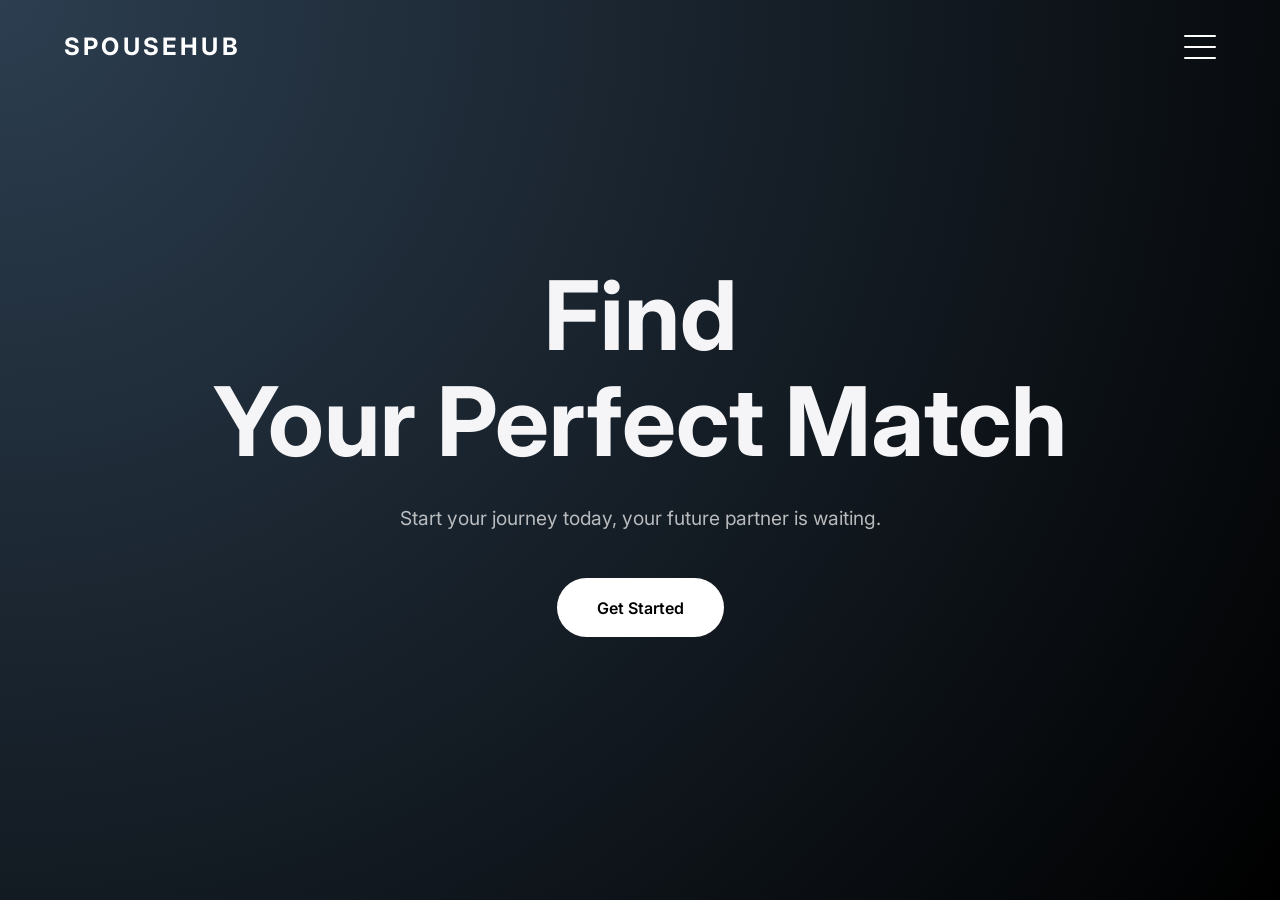
==== index.html @ 2b827fbe "first commit" ====
<!doctype html>
<html lang="en">
  <head>
    <meta charset="UTF-8" />
    <meta name="viewport" content="width=device-width, initial-scale=1.0" />
    <title>Premium Hamburger Menu</title>
    <link rel="stylesheet" href="style.css" />
    <!-- Google Fonts: Inter -->
    <link rel="preconnect" href="https://fonts.googleapis.com" />
    <link rel="preconnect" href="https://fonts.gstatic.com" crossorigin />
    <link
      href="https://fonts.googleapis.com/css2?family=Inter:wght@300;400;600;700&display=swap"
      rel="stylesheet"
    />
  </head>
  <body>
    <!-- Header -->
    <header class="header">
      <div class="logo">SPOUSEHUB</div>
      <button class="hamburger" id="hamburger-btn" aria-label="Toggle Menu">
        <span class="bar"></span>
        <span class="bar"></span>
        <span class="bar"></span>
      </button>
    </header>

    <!-- Sidebar Overlay -->

    <div class="overlay" id="overlay"></div>

    <!-- Sidebar Menu -->
    <nav class="sidebar" id="sidebar">
      <div class="sidebar-header">
        <div class="logo">SPOUSEHUB</div>
      </div>
      <ul class="nav-links">
        <li><a href="#" class="nav-link">Home</a></li>
        <li><a href="#" class="nav-link">About Us</a></li>
        <li><a href="#" class="nav-link">Contact</a></li>
      </ul>
      <div class="sidebar-footer">
        <p>&copy; 2024 Elite Design Studio</p>
      </div>
    </nav>

    <!-- Main Content -->
    <main class="content">
      <section class="hero">
        <h1>
          Find<br />
          Your Perfect Match
        </h1>
        <p>Start your journey today, your future partner is waiting.</p>
        <a href="signup.html" class="cta-btn" style="display: inline-block; text-decoration: none;">Get Started</a>
      </section>
    </main>



    <script src="script.js"></script>
  </body>
</html>
---- style.css ----
/* Variables & Reset */
:root {
    --primary-color: #ffffff;
    --secondary-color: #1a1a1a;
    --accent-color: #4a90e2;
    --glass-bg: rgba(255, 255, 255, 0.1);
    --glass-border: rgba(255, 255, 255, 0.2);
    --text-color: #f5f5f7;
    --transition-speed: 0.4s;
    --sidebar-width: 75vw; /* More than half screen */
}

* {
    margin: 0;
    padding: 0;
    box-sizing: border-box;
    font-family: 'Inter', -apple-system, BlinkMacSystemFont, sans-serif;
}

body {
    background: radial-gradient(circle at top left, #2c3e50, #000000);
    color: var(--text-color);
    min-height: 100vh;
    overflow-x: hidden;
}

/* Header & Hamburger */
.header {
    display: flex;
    justify-content: space-between;
    align-items: center;
    padding: 2rem 5%;
    position: fixed;
    width: 100%;
    z-index: 1000;
}

.logo {
    font-weight: 700;
    font-size: 1.5rem;
    letter-spacing: 0.2rem;
    color: var(--primary-color);
}

.hamburger {
    background: none;
    border: none;
    cursor: pointer;
    width: 32px;
    height: 24px;
    display: flex;
    flex-direction: column;
    justify-content: space-between;
    z-index: 1001; /* Stay above everything */
    padding: 0;
}

.bar {
    width: 100%;
    height: 2px;
    background-color: var(--primary-color);
    border-radius: 10px;
    transition: all var(--transition-speed) cubic-bezier(0.68, -0.6, 0.32, 1.6);
}

/* Hamburger Animation (Open State) */
.hamburger.open .bar:nth-child(1) {
    transform: translateY(11px) rotate(45deg);
}

.hamburger.open .bar:nth-child(2) {
    opacity: 0;
    transform: translateX(-20px);
}

.hamburger.open .bar:nth-child(3) {
    transform: translateY(-11px) rotate(-45deg);
}

/* Sidebar Menu */
.sidebar {
    position: fixed;
    top: 0;
    right: 0;
    width: var(--sidebar-width);
    height: 100vh;
    background: rgba(15, 15, 15, 0.85);
    backdrop-filter: blur(20px);
    -webkit-backdrop-filter: blur(20px);
    border-left: 1px solid var(--glass-border);
    transform: translateX(100%);
    transition: transform var(--transition-speed) cubic-bezier(0.77, 0, 0.175, 1);
    z-index: 999;
    display: flex;
    flex-direction: column;
    padding: 6rem 10% 2rem;
    text-align: right;
}

.sidebar.open {
    transform: translateX(0);
}

.sidebar-header {
    margin-bottom: 3rem;
}

.nav-links {
    list-style: none;
    flex-grow: 1;
}

.nav-link {
    display: block;
    font-size: 2.5rem;
    font-weight: 600;
    color: var(--text-color);
    text-decoration: none;
    margin-bottom: 2rem;
    position: relative;
    opacity: 0;
    transform: translateX(40px);
    transition: all 0.3s ease;
}

.sidebar.open .nav-link {
    opacity: 1;
    transform: translateX(0);
}

/* Staggered animation for links */
.sidebar.open .nav-link:nth-child(1) { transition-delay: 0.1s; }
.sidebar.open .nav-link:nth-child(2) { transition-delay: 0.2s; }
.sidebar.open .nav-link:nth-child(3) { transition-delay: 0.3s; }
.sidebar.open .nav-link:nth-child(4) { transition-delay: 0.4s; }
.sidebar.open .nav-link:nth-child(5) { transition-delay: 0.5s; }
.sidebar.open .nav-link:nth-child(6) { transition-delay: 0.6s; }

.nav-link::after {
    content: '';
    position: absolute;
    bottom: -5px;
    right: 0;
    width: 0;
    height: 2px;
    background-color: var(--accent-color);
    transition: width 0.3s ease;
}

.nav-link:hover {
    color: var(--accent-color);
}

.nav-link:hover::after {
    width: 60px;
}

/* Overlay */
.overlay {
    position: fixed;
    top: 0;
    left: 0;
    width: 100vw;
    height: 100vh;
    background: rgba(0, 0, 0, 0.4);
    backdrop-filter: blur(4px);
    opacity: 0;
    visibility: hidden;
    transition: all var(--transition-speed) ease;
    z-index: 998;
}

.overlay.open {
    opacity: 1;
    visibility: visible;
}

/* Footer Section */
.sidebar-footer {
    border-top: 1px solid var(--glass-border);
    padding-top: 2rem;
    font-size: 0.9rem;
    color: rgba(255,255,255,0.5);
}

/* Main Content Styling */
.content {
    display: flex;
    justify-content: center;
    align-items: center;
    min-height: 100vh;
    padding: 0 10%;
    text-align: center;
}

.hero h1 {
    font-size: clamp(3rem, 10vw, 6rem);
    line-height: 1.1;
    margin-bottom: 2rem;
    font-weight: 700;
}

.hero p {
    font-size: 1.2rem;
    color: rgba(255,255,255,0.7);
    max-width: 600px;
    margin: 0 auto 3rem;
}

.cta-btn {
    background: white;
    color: black;
    border: none;
    padding: 1.2rem 2.5rem;
    font-size: 1rem;
    font-weight: 600;
    border-radius: 50px;
    cursor: pointer;
    transition: transform 0.2s ease, box-shadow 0.2s ease;
}

.cta-btn:hover {
    transform: scale(1.05);
    box-shadow: 0 10px 30px rgba(255,255,255,0.2);
}

/* Standalone Auth Pages */
.auth-page {
    display: flex;
    justify-content: center;
    align-items: center;
    min-height: 100vh;
    padding: 2rem;
    position: relative;
    overflow: hidden;
}

/* Background elements for auth pages */
.auth-page::before, .auth-page::after {
    content: '';
    position: absolute;
    width: 60vw;
    height: 60vw;
    border-radius: 50%;
    filter: blur(120px);
    z-index: -1;
    opacity: 0.15;
}

.auth-page::before {
    top: -20vw;
    left: -20vw;
    background: #ff4b72;
}

.auth-page::after {
    bottom: -20vw;
    right: -20vw;
    background: #ff7eb3;
}

.auth-card {
    background: rgba(26, 26, 26, 0.7);
    backdrop-filter: blur(20px);
    -webkit-backdrop-filter: blur(20px);
    border: 1px solid rgba(255, 75, 114, 0.3);
    box-shadow: 0 25px 50px -12px rgba(0, 0, 0, 0.5), 0 0 40px rgba(255, 75, 114, 0.1);
    color: var(--text-color);
    padding: 3rem;
    border-radius: 20px;
    width: 100%;
    max-width: 450px;
    position: relative;
    z-index: 10;
}

.auth-card h2 {
    font-size: 2rem;
    font-weight: 700;
    margin-bottom: 0.5rem;
    background: linear-gradient(135deg, #ff4b72, #ff7eb3);
    -webkit-background-clip: text;
    background-clip: text;
    -webkit-text-fill-color: transparent;
    text-align: center;
}

.auth-subtitle {
    color: rgba(255, 255, 255, 0.6);
    margin-bottom: 2rem;
    font-size: 0.9rem;
    text-align: center;
}

/* Auth navigation (e.g. Back to Home link) */
.auth-nav-link {
    position: absolute;
    top: 2rem;
    left: 2rem;
    color: rgba(255,255,255,0.6);
    text-decoration: none;
    font-size: 1.5rem;
    display: flex;
    align-items: center;
    gap: 0.5rem;
    transition: color 0.3s ease;
    z-index: 20;
}

.auth-nav-link:hover {
    color: #ff4b72;
}

/* Input Fields styling */
.input-group {
    position: relative;
    margin-bottom: 1.5rem;
}

.input-group input {
    width: 100%;
    padding: 1rem;
    background: rgba(255, 255, 255, 0.05);
    border: 1px solid rgba(255, 255, 255, 0.1);
    border-radius: 10px;
    color: white;
    font-size: 1rem;
    transition: all 0.3s ease;
}

.input-group input:focus {
    outline: none;
    border-color: #ff4b72;
    background: rgba(255, 255, 255, 0.1);
}

.input-group label {
    position: absolute;
    left: 1rem;
    top: 50%;
    transform: translateY(-50%);
    color: rgba(255, 255, 255, 0.5);
    transition: all 0.3s ease;
    pointer-events: none;
}

.input-group input:focus ~ label,
.input-group input:not(:placeholder-shown) ~ label {
    top: -10px;
    left: 10px;
    font-size: 0.8rem;
    background: rgba(26, 26, 26, 1);
    padding: 0 0.5rem;
    color: #ff4b72;
}

/* Photo Upload */
.photo-upload-wrapper {
    display: flex;
    flex-direction: column;
    align-items: center;
    margin-bottom: 2rem;
}

.photo-preview-circle {
    width: 100px;
    height: 100px;
    border-radius: 50%;
    background: rgba(255, 255, 255, 0.05);
    border: 2px dashed rgba(255, 255, 255, 0.2);
    display: flex;
    justify-content: center;
    align-items: center;
    cursor: pointer;
    margin-bottom: 1rem;
    position: relative;
    overflow: hidden;
    transition: all 0.3s ease;
    background-size: cover;
    background-position: center;
}

.photo-preview-circle:hover {
    border-color: #ff4b72;
    background-color: rgba(255, 75, 114, 0.05);
}

.upload-icon {
    font-size: 2rem;
    color: rgba(255, 255, 255, 0.5);
    transition: opacity 0.3s ease;
}

.photo-preview-circle.has-image .upload-icon {
    opacity: 0;
}

.photo-upload-wrapper p {
    font-size: 0.9rem;
    color: rgba(255, 255, 255, 0.6);
}

/* Submit Button & Toggle */
.auth-submit-btn {
    width: 100%;
    padding: 1rem;
    background: linear-gradient(135deg, #ff4b72, #ff7eb3);
    color: white;
    border: none;
    border-radius: 10px;
    font-size: 1.1rem;
    font-weight: 600;
    cursor: pointer;
    transition: transform 0.2s ease, box-shadow 0.2s ease;
    margin-top: 1rem;
}

.auth-submit-btn:hover {
    transform: translateY(-2px);
    box-shadow: 0 10px 20px rgba(255, 75, 114, 0.3);
}

.auth-toggle-text {
    text-align: center;
    margin-top: 2rem;
    font-size: 0.9rem;
    color: rgba(255, 255, 255, 0.5);
}

.auth-toggle-link {
    color: #ff4b72;
    cursor: pointer;
    font-weight: 600;
    transition: color 0.3s ease;
}

.auth-toggle-link:hover {
    color: #ff7eb3;
    text-decoration: underline;
}

/* Desktop Adjustments (if needed) */
@media (min-width: 1024px) {
    :root {
        --sidebar-width: 70vw; /* Still more than half */
    }
    .nav-link {
        font-size: 4rem;
    }
}
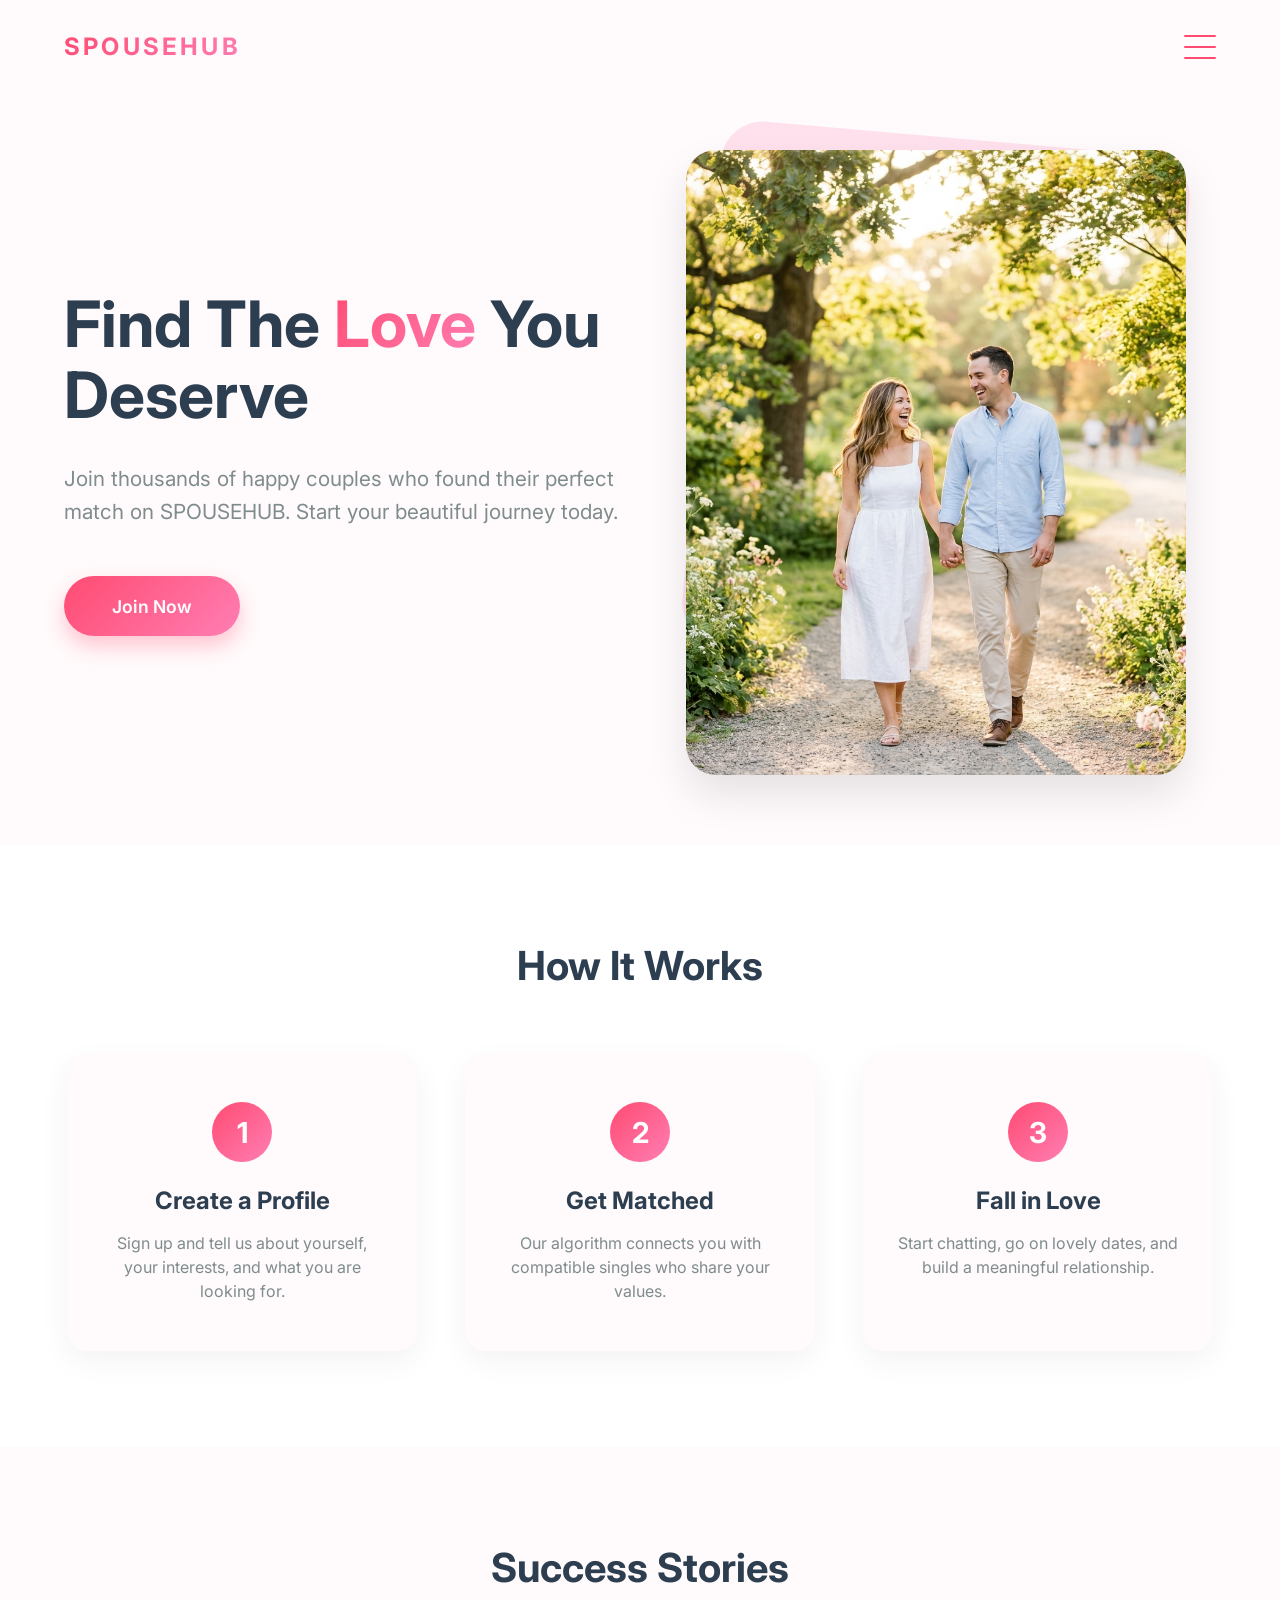
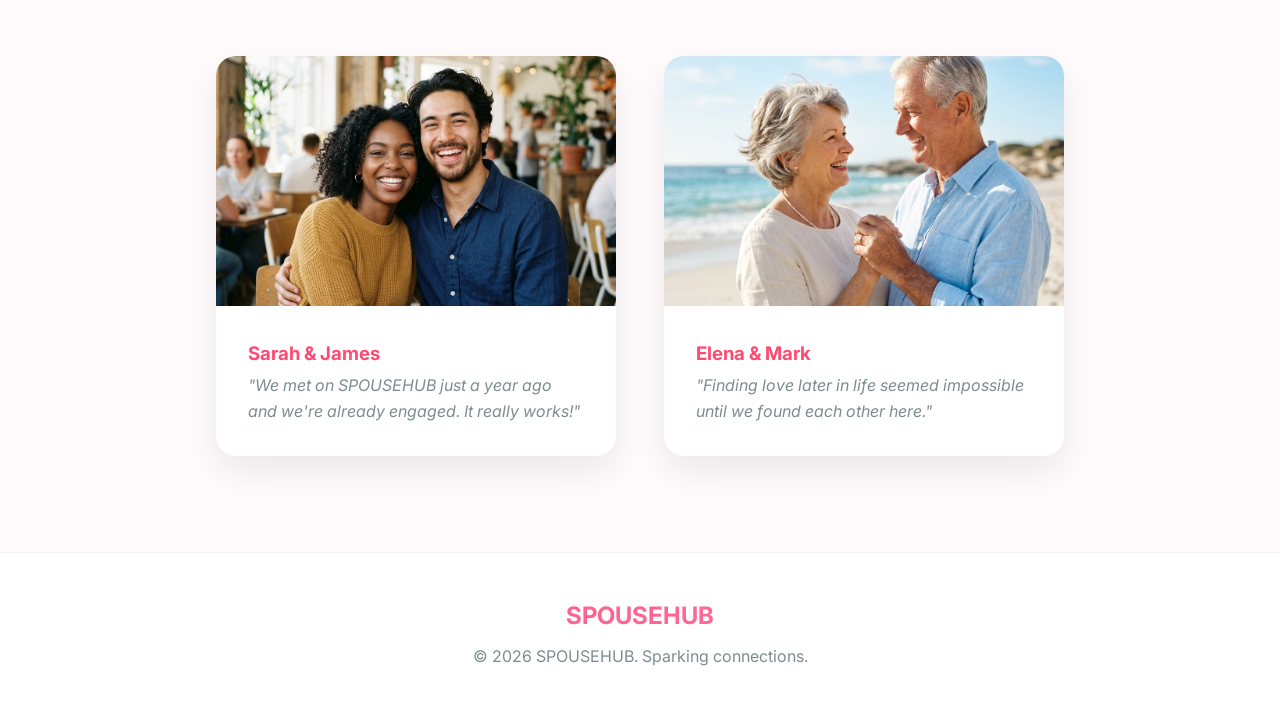
==== commit 0defbf19: "progress" ====
--- a/index.html
+++ b/index.html
@@ -34,8 +34,8 @@
         <div class="logo">SPOUSEHUB</div>
       </div>
       <ul class="nav-links">
-        <li><a href="#" class="nav-link">Home</a></li>
-        <li><a href="#" class="nav-link">About Us</a></li>
+        <li><a href="index.html" class="nav-link">Home</a></li>
+        <li><a href="about.html" class="nav-link">About Us</a></li>
         <li><a href="#" class="nav-link">Contact</a></li>
       </ul>
       <div class="sidebar-footer">
@@ -44,19 +44,73 @@
     </nav>
 
     <!-- Main Content -->
-    <main class="content">
-      <section class="hero">
-        <h1>
-          Find<br />
-          Your Perfect Match
-        </h1>
-        <p>Start your journey today, your future partner is waiting.</p>
-        <a href="signup.html" class="cta-btn" style="display: inline-block; text-decoration: none;">Get Started</a>
+    <main>
+      <!-- Hero Section -->
+      <section class="hero-section">
+        <div class="hero-content">
+          <h1>Find The <span class="highlight-text">Love</span> You Deserve</h1>
+          <p>Join thousands of happy couples who found their perfect match on SPOUSEHUB. Start your beautiful journey today.</p>
+          <a href="signup.html" class="primary-btn">Join Now</a>
+        </div>
+        <div class="hero-image-container">
+          <img src="assets/hero.png" alt="Happy romantic couple" class="hero-image" />
+        </div>
+      </section>
+
+      <!-- How It Works Section -->
+      <section class="features-section">
+        <h2>How It Works</h2>
+        <div class="features-grid">
+          <div class="feature-card">
+            <div class="feature-icon">1</div>
+            <h3>Create a Profile</h3>
+            <p>Sign up and tell us about yourself, your interests, and what you are looking for.</p>
+          </div>
+          <div class="feature-card">
+            <div class="feature-icon">2</div>
+            <h3>Get Matched</h3>
+            <p>Our algorithm connects you with compatible singles who share your values.</p>
+          </div>
+          <div class="feature-card">
+            <div class="feature-icon">3</div>
+            <h3>Fall in Love</h3>
+            <p>Start chatting, go on lovely dates, and build a meaningful relationship.</p>
+          </div>
+        </div>
+      </section>
+
+      <!-- Success Stories -->
+      <section class="success-section">
+        <h2>Success Stories</h2>
+        <div class="success-grid">
+          <div class="success-card">
+            <img src="assets/couple1.png" alt="Happy couple 1" class="success-img" />
+            <div class="success-info">
+              <h3>Sarah & James</h3>
+              <p>"We met on SPOUSEHUB just a year ago and we're already engaged. It really works!"</p>
+            </div>
+          </div>
+          <div class="success-card">
+            <img src="assets/couple2.png" alt="Happy couple 2" class="success-img" />
+            <div class="success-info">
+              <h3>Elena & Mark</h3>
+              <p>"Finding love later in life seemed impossible until we found each other here."</p>
+            </div>
+          </div>
+        </div>
       </section>
     </main>
+
+    <!-- Footer -->
+    <footer class="main-footer">
+      <div class="footer-content">
+        <h2 class="footer-logo">SPOUSEHUB</h2>
+        <p>&copy; 2026 SPOUSEHUB. Sparking connections.</p>
+      </div>
+    </footer>
 
 
 
     <script src="script.js"></script>
   </body>
-</html>
+</html>
--- a/style.css
+++ b/style.css
@@ -1,11 +1,13 @@
 /* Variables & Reset */
 :root {
-    --primary-color: #ffffff;
-    --secondary-color: #1a1a1a;
-    --accent-color: #4a90e2;
-    --glass-bg: rgba(255, 255, 255, 0.1);
-    --glass-border: rgba(255, 255, 255, 0.2);
-    --text-color: #f5f5f7;
+    --primary-color: #ff4b72;
+    --secondary-color: #ff7eb3;
+    --accent-color: #ff4b72;
+    --glass-bg: rgba(255, 255, 255, 0.85);
+    --glass-border: rgba(255, 75, 114, 0.2);
+    --text-color: #2c3e50;
+    --light-text: #7f8c8d;
+    --bg-color: #fffafb;
     --transition-speed: 0.4s;
     --sidebar-width: 75vw; /* More than half screen */
 }
@@ -18,7 +20,7 @@
 }
 
 body {
-    background: radial-gradient(circle at top left, #2c3e50, #000000);
+    background: var(--bg-color);
     color: var(--text-color);
     min-height: 100vh;
     overflow-x: hidden;
@@ -39,7 +41,10 @@
     font-weight: 700;
     font-size: 1.5rem;
     letter-spacing: 0.2rem;
-    color: var(--primary-color);
+    background: linear-gradient(135deg, var(--primary-color), var(--secondary-color));
+    -webkit-background-clip: text;
+    background-clip: text;
+    -webkit-text-fill-color: transparent;
 }
 
 .hamburger {
@@ -183,45 +188,326 @@
     color: rgba(255,255,255,0.5);
 }
 
-/* Main Content Styling */
-.content {
-    display: flex;
-    justify-content: center;
+/* Primary Button */
+.primary-btn {
+    background: linear-gradient(135deg, var(--primary-color), var(--secondary-color));
+    color: white;
+    border: none;
+    padding: 1.2rem 3rem;
+    font-size: 1.1rem;
+    font-weight: 600;
+    border-radius: 50px;
+    cursor: pointer;
+    display: inline-block;
+    text-decoration: none;
+    box-shadow: 0 10px 20px rgba(255, 75, 114, 0.3);
+    transition: transform 0.3s ease, box-shadow 0.3s ease;
+}
+
+.primary-btn:hover {
+    transform: translateY(-3px);
+    box-shadow: 0 15px 30px rgba(255, 75, 114, 0.4);
+}
+
+/* Home Layout */
+main {
+    padding-top: 80px; /* Offset for header */
+}
+
+/* Hero Section */
+.hero-section {
+    display: flex;
     align-items: center;
-    min-height: 100vh;
-    padding: 0 10%;
-    text-align: center;
-}
-
-.hero h1 {
-    font-size: clamp(3rem, 10vw, 6rem);
+    justify-content: space-between;
+    min-height: 85vh;
+    padding: 0 5%;
+    gap: 2rem;
+}
+
+.hero-content {
+    flex: 1;
+    max-width: 600px;
+}
+
+.hero-content h1 {
+    font-size: clamp(3rem, 5vw, 4.5rem);
     line-height: 1.1;
     margin-bottom: 2rem;
     font-weight: 700;
-}
-
-.hero p {
+    color: var(--text-color);
+}
+
+.highlight-text {
+    background: linear-gradient(135deg, var(--primary-color), var(--secondary-color));
+    -webkit-background-clip: text;
+    background-clip: text;
+    -webkit-text-fill-color: transparent;
+}
+
+.hero-content p {
+    font-size: 1.3rem;
+    color: var(--light-text);
+    margin-bottom: 3rem;
+    line-height: 1.6;
+}
+
+.hero-image-container {
+    flex: 1;
+    display: flex;
+    justify-content: center;
+    position: relative;
+}
+
+.hero-image-container::before {
+    content: '';
+    position: absolute;
+    width: 80%;
+    height: 80%;
+    background: var(--secondary-color);
+    border-radius: 40px;
+    z-index: -1;
+    transform: rotate(5deg) scale(1.05);
+    opacity: 0.2;
+}
+
+.hero-image {
+    width: 100%;
+    max-width: 500px;
+    border-radius: 30px;
+    box-shadow: 0 20px 40px rgba(0,0,0,0.1);
+    object-fit: cover;
+    aspect-ratio: 4/5;
+}
+
+/* Features Section */
+.features-section {
+    padding: 6rem 5%;
+    background: white;
+    text-align: center;
+}
+
+.features-section h2, .success-section h2 {
+    font-size: 2.5rem;
+    margin-bottom: 4rem;
+    color: var(--text-color);
+}
+
+.features-grid {
+    display: flex;
+    justify-content: center;
+    gap: 3rem;
+    flex-wrap: wrap;
+}
+
+.feature-card {
+    background: var(--bg-color);
+    padding: 3rem 2rem;
+    border-radius: 20px;
+    flex: 1;
+    min-width: 280px;
+    max-width: 350px;
+    box-shadow: 0 10px 30px rgba(0,0,0,0.05);
+    transition: transform 0.3s ease;
+}
+
+.feature-card:hover {
+    transform: translateY(-10px);
+}
+
+.feature-icon {
+    width: 60px;
+    height: 60px;
+    background: linear-gradient(135deg, var(--primary-color), var(--secondary-color));
+    color: white;
+    font-size: 1.8rem;
+    font-weight: 700;
+    display: flex;
+    align-items: center;
+    justify-content: center;
+    border-radius: 50%;
+    margin: 0 auto 1.5rem;
+}
+
+.feature-card h3 {
+    margin-bottom: 1rem;
+    font-size: 1.5rem;
+}
+
+.feature-card p {
+    color: var(--light-text);
+    line-height: 1.5;
+}
+
+/* Success Stories */
+.success-section {
+    padding: 6rem 5%;
+    text-align: center;
+}
+
+.success-grid {
+    display: flex;
+    justify-content: center;
+    gap: 3rem;
+    flex-wrap: wrap;
+}
+
+.success-card {
+    background: white;
+    border-radius: 20px;
+    overflow: hidden;
+    flex: 1;
+    min-width: 300px;
+    max-width: 400px;
+    box-shadow: 0 15px 35px rgba(0,0,0,0.08);
+}
+
+.success-img {
+    width: 100%;
+    height: 250px;
+    object-fit: cover;
+}
+
+.success-info {
+    padding: 2rem;
+    text-align: left;
+}
+
+.success-info h3 {
+    margin-bottom: 0.5rem;
+    color: var(--primary-color);
+}
+
+.success-info p {
+    color: var(--light-text);
+    font-style: italic;
+    line-height: 1.6;
+}
+
+/* About Us Section */
+.about-hero-section {
+    padding: 4rem 5%;
+    display: flex;
+    justify-content: center;
+    text-align: center;
+}
+
+.about-text-container {
+    max-width: 800px;
+}
+
+.about-text-container h1 {
+    font-size: clamp(3rem, 5vw, 4.5rem);
+    margin-bottom: 2rem;
+    color: var(--text-color);
+}
+
+.about-text-container p {
     font-size: 1.2rem;
-    color: rgba(255,255,255,0.7);
-    max-width: 600px;
-    margin: 0 auto 3rem;
-}
-
-.cta-btn {
+    color: var(--light-text);
+    line-height: 1.8;
+    margin-bottom: 1.5rem;
+}
+
+/* Founder Section */
+.founder-section {
+    padding: 6rem 5%;
     background: white;
-    color: black;
-    border: none;
-    padding: 1.2rem 2.5rem;
-    font-size: 1rem;
-    font-weight: 600;
-    border-radius: 50px;
-    cursor: pointer;
-    transition: transform 0.2s ease, box-shadow 0.2s ease;
-}
-
-.cta-btn:hover {
-    transform: scale(1.05);
-    box-shadow: 0 10px 30px rgba(255,255,255,0.2);
+}
+
+.founder-content {
+    background: var(--bg-color);
+    border-radius: 30px;
+    padding: 4rem;
+    display: flex;
+    gap: 4rem;
+    align-items: center;
+    box-shadow: 0 20px 40px rgba(0,0,0,0.05);
+    max-width: 1200px;
+    margin: 0 auto;
+}
+
+.founder-image-wrapper {
+    flex: 1;
+    display: flex;
+    justify-content: center;
+}
+
+.founder-image {
+    width: 100%;
+    max-width: 400px;
+    border-radius: 20px;
+    box-shadow: 0 15px 30px rgba(0,0,0,0.1);
+    object-fit: cover;
+    aspect-ratio: 1/1.2;
+}
+
+.founder-bio {
+    flex: 1;
+    text-align: center;
+}
+
+.founder-title {
+    color: var(--light-text);
+    text-transform: uppercase;
+    letter-spacing: 2px;
+    font-size: 0.9rem;
+    margin-bottom: 0.5rem;
+}
+
+.founder-name {
+    font-size: 2.5rem;
+    color: var(--text-color);
+    margin-bottom: 1.5rem;
+}
+
+.founder-quote {
+    font-size: 1.3rem;
+    font-style: italic;
+    color: var(--primary-color);
+    margin-bottom: 2rem;
+    line-height: 1.6;
+}
+
+.founder-description {
+    color: var(--light-text);
+    line-height: 1.7;
+    margin-bottom: 1.5rem;
+    font-size: 1.05rem;
+}
+
+/* Footer */
+.main-footer {
+    background: white;
+    padding: 3rem 5%;
+    text-align: center;
+    border-top: 1px solid rgba(0,0,0,0.05);
+}
+
+.footer-logo {
+    font-size: 1.5rem;
+    font-weight: 700;
+    margin-bottom: 1rem;
+    background: linear-gradient(135deg, var(--primary-color), var(--secondary-color));
+    -webkit-background-clip: text;
+    background-clip: text;
+    -webkit-text-fill-color: transparent;
+}
+
+.main-footer p {
+    color: var(--light-text);
+}
+
+/* Mobile Responsive */
+@media (max-width: 900px) {
+    .hero-section {
+        flex-direction: column;
+        text-align: center;
+        padding-top: 4rem;
+    }
+    
+    .hero-content {
+        margin-bottom: 3rem;
+    }
 }
 
 /* Standalone Auth Pages */
@@ -260,11 +546,11 @@
 }
 
 .auth-card {
-    background: rgba(26, 26, 26, 0.7);
+    background: var(--glass-bg);
     backdrop-filter: blur(20px);
     -webkit-backdrop-filter: blur(20px);
-    border: 1px solid rgba(255, 75, 114, 0.3);
-    box-shadow: 0 25px 50px -12px rgba(0, 0, 0, 0.5), 0 0 40px rgba(255, 75, 114, 0.1);
+    border: 1px solid var(--glass-border);
+    box-shadow: 0 25px 50px -12px rgba(255, 75, 114, 0.15), 0 0 40px rgba(255, 75, 114, 0.05);
     color: var(--text-color);
     padding: 3rem;
     border-radius: 20px;
@@ -286,7 +572,7 @@
 }
 
 .auth-subtitle {
-    color: rgba(255, 255, 255, 0.6);
+    color: var(--light-text);
     margin-bottom: 2rem;
     font-size: 0.9rem;
     text-align: center;
@@ -295,9 +581,9 @@
 /* Auth navigation (e.g. Back to Home link) */
 .auth-nav-link {
     position: absolute;
-    top: 2rem;
+    top: 1rem;
     left: 2rem;
-    color: rgba(255,255,255,0.6);
+    color: var(--light-text);
     text-decoration: none;
     font-size: 1.5rem;
     display: flex;
@@ -308,7 +594,7 @@
 }
 
 .auth-nav-link:hover {
-    color: #ff4b72;
+    color: var(--primary-color);
 }
 
 /* Input Fields styling */
@@ -320,18 +606,18 @@
 .input-group input {
     width: 100%;
     padding: 1rem;
-    background: rgba(255, 255, 255, 0.05);
-    border: 1px solid rgba(255, 255, 255, 0.1);
+    background: rgba(255, 255, 255, 0.9);
+    border: 1px solid rgba(0, 0, 0, 0.1);
     border-radius: 10px;
-    color: white;
+    color: var(--text-color);
     font-size: 1rem;
     transition: all 0.3s ease;
 }
 
 .input-group input:focus {
     outline: none;
-    border-color: #ff4b72;
-    background: rgba(255, 255, 255, 0.1);
+    border-color: var(--primary-color);
+    background: #ffffff;
 }
 
 .input-group label {
@@ -339,7 +625,7 @@
     left: 1rem;
     top: 50%;
     transform: translateY(-50%);
-    color: rgba(255, 255, 255, 0.5);
+    color: var(--light-text);
     transition: all 0.3s ease;
     pointer-events: none;
 }
@@ -349,9 +635,10 @@
     top: -10px;
     left: 10px;
     font-size: 0.8rem;
-    background: rgba(26, 26, 26, 1);
+    background: #ffffff;
+    border-radius: 4px;
     padding: 0 0.5rem;
-    color: #ff4b72;
+    color: var(--primary-color);
 }
 
 /* Photo Upload */
@@ -366,8 +653,8 @@
     width: 100px;
     height: 100px;
     border-radius: 50%;
-    background: rgba(255, 255, 255, 0.05);
-    border: 2px dashed rgba(255, 255, 255, 0.2);
+    background: rgba(0, 0, 0, 0.03);
+    border: 2px dashed rgba(0, 0, 0, 0.1);
     display: flex;
     justify-content: center;
     align-items: center;
@@ -381,13 +668,13 @@
 }
 
 .photo-preview-circle:hover {
-    border-color: #ff4b72;
+    border-color: var(--primary-color);
     background-color: rgba(255, 75, 114, 0.05);
 }
 
 .upload-icon {
     font-size: 2rem;
-    color: rgba(255, 255, 255, 0.5);
+    color: var(--light-text);
     transition: opacity 0.3s ease;
 }
 
@@ -397,14 +684,14 @@
 
 .photo-upload-wrapper p {
     font-size: 0.9rem;
-    color: rgba(255, 255, 255, 0.6);
+    color: var(--light-text);
 }
 
 /* Submit Button & Toggle */
 .auth-submit-btn {
     width: 100%;
     padding: 1rem;
-    background: linear-gradient(135deg, #ff4b72, #ff7eb3);
+    background: linear-gradient(135deg, var(--primary-color), var(--secondary-color));
     color: white;
     border: none;
     border-radius: 10px;
@@ -424,18 +711,18 @@
     text-align: center;
     margin-top: 2rem;
     font-size: 0.9rem;
-    color: rgba(255, 255, 255, 0.5);
+    color: var(--light-text);
 }
 
 .auth-toggle-link {
-    color: #ff4b72;
+    color: var(--primary-color);
     cursor: pointer;
     font-weight: 600;
     transition: color 0.3s ease;
 }
 
 .auth-toggle-link:hover {
-    color: #ff7eb3;
+    color: var(--secondary-color);
     text-decoration: underline;
 }
 
@@ -447,4 +734,4 @@
     .nav-link {
         font-size: 4rem;
     }
-}
+}
